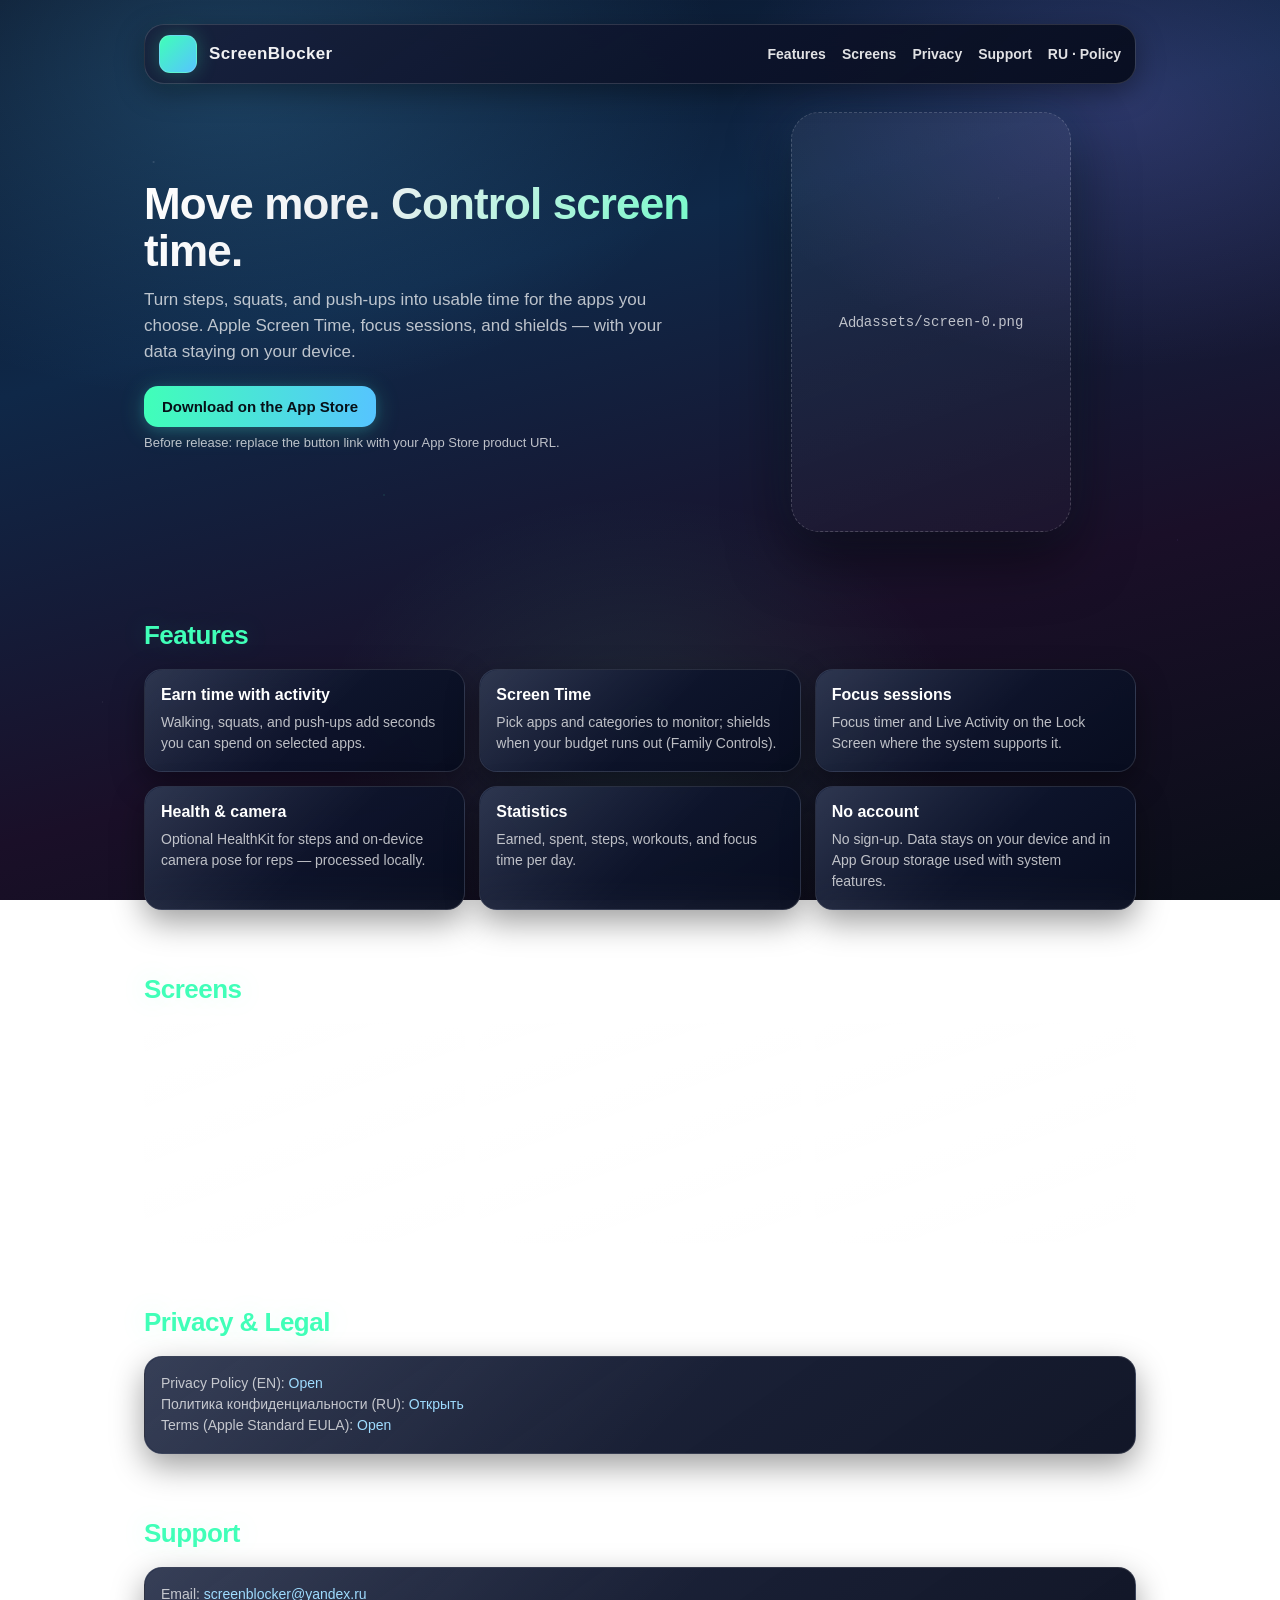
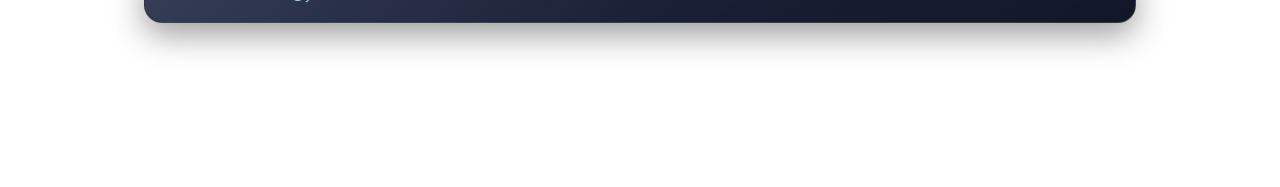
==== index.html @ 3ec7d8d7 "Add GitHub Pages site: landing + privacy (EN/RU) Made-with: Cursor" ====
<!doctype html>
<html lang="en">
<head>
  <meta charset="utf-8" />
  <meta name="viewport" content="width=device-width,initial-scale=1" />
  <title>ScreenBlocker — Earn screen time with activity</title>
  <meta name="description" content="Convert steps and exercises into app access time. Screen Time controls, focus sessions, on-device privacy." />
  <link rel="stylesheet" href="styles.css" />
</head>
<body>
  <header class="container">
    <div class="nav-wrap">
      <nav class="nav">
        <div class="brand">
          <!-- <img class="appicon" src="assets/appicon.png" alt="ScreenBlocker" /> -->
          <div class="appicon-fallback" aria-hidden="true"></div>
          <span>ScreenBlocker</span>
        </div>

        <div class="nav-links">
          <a href="#features">Features</a>
          <a href="#screens">Screens</a>
          <a href="#privacy">Privacy</a>
          <a href="#support">Support</a>
          <span class="lang-switch"><a href="privacy-ru.html">RU · Policy</a></span>
        </div>
      </nav>
    </div>

    <div class="hero">
      <div class="hero-text">
        <h1>Move more. Control screen time.</h1>
        <p class="subtitle">
          Turn steps, squats, and push-ups into usable time for the apps you choose.
          Apple Screen Time, focus sessions, and shields — with your data staying on your device.
        </p>

        <div class="cta">
          <a class="button primary" id="download" href="https://apps.apple.com">
            Download on the App Store
          </a>
        </div>
        <p class="note">Before release: replace the button link with your App Store product URL.</p>
      </div>

      <div class="hero-media">
        <!-- <img class="phone" src="assets/screen-0.png" alt="ScreenBlocker screenshot" /> -->
        <div class="phone phone-placeholder" role="img" aria-label="Screenshot placeholder">
          Add <code>assets/screen-0.png</code>
        </div>
      </div>
    </div>
  </header>

  <main class="container">
    <section id="features" class="section">
      <h2 class="section-title">Features</h2>
      <div class="grid">
        <div class="glass-card">
          <h3>Earn time with activity</h3>
          <p>Walking, squats, and push-ups add seconds you can spend on selected apps.</p>
        </div>
        <div class="glass-card">
          <h3>Screen Time</h3>
          <p>Pick apps and categories to monitor; shields when your budget runs out (Family Controls).</p>
        </div>
        <div class="glass-card">
          <h3>Focus sessions</h3>
          <p>Focus timer and Live Activity on the Lock Screen where the system supports it.</p>
        </div>
        <div class="glass-card">
          <h3>Health &amp; camera</h3>
          <p>Optional HealthKit for steps and on-device camera pose for reps — processed locally.</p>
        </div>
        <div class="glass-card">
          <h3>Statistics</h3>
          <p>Earned, spent, steps, workouts, and focus time per day.</p>
        </div>
        <div class="glass-card">
          <h3>No account</h3>
          <p>No sign-up. Data stays on your device and in App Group storage used with system features.</p>
        </div>
      </div>
    </section>

    <section id="screens" class="section">
      <h2 class="section-title">Screens</h2>

      <div class="screens" aria-label="App screenshots">
        <div class="screen-slot">Add <code>assets/screen-1.png</code></div>
        <div class="screen-slot">Add <code>assets/screen-2.png</code></div>
        <div class="screen-slot">Add <code>assets/screen-3.png</code></div>
      </div>

      <div class="screens-hint" aria-hidden="true">
        <span class="dots">
          <span class="dot active"></span>
          <span class="dot"></span>
          <span class="dot"></span>
        </span>
        <span>Swipe →</span>
      </div>
    </section>

    <section id="privacy" class="section">
      <h2 class="section-title">Privacy &amp; Legal</h2>
      <div class="glass-card">
        <p>
          Privacy Policy (EN): <a href="privacy-en.html">Open</a><br/>
          Политика конфиденциальности (RU): <a href="privacy-ru.html">Открыть</a><br/>
          Terms (Apple Standard EULA): <a href="https://www.apple.com/legal/internet-services/itunes/dev/stdeula/">Open</a>
        </p>
      </div>
    </section>

    <section id="support" class="section">
      <h2 class="section-title">Support</h2>
      <div class="glass-card">
        <p>
          Email: <a href="mailto:screenblocker@yandex.ru">screenblocker@yandex.ru</a>
        </p>
      </div>
    </section>

    <footer class="footer">
      <p>© ScreenBlocker</p>
    </footer>
  </main>
</body>
</html>
---- styles.css ----
/* ScreenBlocker web — визуально близко к AppBackgroundView + GlassCard (SwiftUI) */

:root {
  --bg-deep-1: #0a1020;
  --bg-deep-2: #0f1a32;
  --bg-deep-3: #120a1c;
  --text: rgba(255, 255, 255, 0.94);
  --muted: rgba(255, 255, 255, 0.72);
  --stroke: rgba(255, 255, 255, 0.14);
  --neon-green: #40ffb8;
  --neon-blue: #56c4ff;
  --neon-purple: #ad7dff;
  --glass-top: rgba(23, 33, 61, 0.96);
  --glass-mid: rgba(13, 20, 43, 0.95);
  --glass-bot: rgba(8, 13, 31, 0.96);
}

* { box-sizing: border-box; }
html, body { height: 100%; }

body {
  margin: 0;
  font-family: -apple-system, BlinkMacSystemFont, "SF Pro Text", "Segoe UI", Roboto, Helvetica, Arial, sans-serif;
  color: var(--text);
  position: relative;
  z-index: 0;
  /* Базовый градиент как AppTheme.screenGradient */
  background:
    radial-gradient(900px 600px at 18% 8%, rgba(86, 196, 255, 0.22), transparent 55%),
    radial-gradient(800px 520px at 88% 12%, rgba(173, 125, 255, 0.18), transparent 50%),
    radial-gradient(700px 500px at 50% 80%, rgba(64, 255, 184, 0.10), transparent 45%),
    linear-gradient(165deg,
      #0a1428 0%,
      #0f2848 32%,
      #1a0f28 68%,
      #0a0e18 100%);
  background-attachment: fixed;
}

/* Лёгкий «звёздный» слой без тяжёлого JS */
body::before {
  content: "";
  position: fixed;
  inset: 0;
  z-index: -1;
  pointer-events: none;
  opacity: 0.35;
  background-image:
    radial-gradient(1.5px 1.5px at 12% 18%, rgba(255,255,255,0.5), transparent),
    radial-gradient(1px 1px at 45% 8%, rgba(86,196,255,0.6), transparent),
    radial-gradient(1px 1px at 78% 22%, rgba(255,255,255,0.35), transparent),
    radial-gradient(1.5px 1.5px at 30% 55%, rgba(64,255,184,0.45), transparent),
    radial-gradient(1px 1px at 92% 60%, rgba(173,125,255,0.4), transparent),
    radial-gradient(1px 1px at 8% 78%, rgba(255,255,255,0.3), transparent),
    radial-gradient(1.5px 1.5px at 62% 88%, rgba(86,196,255,0.35), transparent);
  background-size: 100% 100%;
}

img { max-width: 100%; height: auto; }

a {
  color: #9fdcff;
  text-decoration: none;
  transition: color 0.15s ease, text-shadow 0.15s ease;
}
a:hover {
  color: var(--neon-green);
  text-shadow: 0 0 12px rgba(64, 255, 184, 0.35);
}

.container { max-width: 1040px; margin: 0 auto; padding: 24px; }

/* Навигация — «стеклянная» полоса */
.nav-wrap {
  padding: 10px 14px;
  border-radius: 20px;
  background: linear-gradient(145deg, var(--glass-top), var(--glass-mid) 55%, var(--glass-bot));
  border: 1px solid var(--stroke);
  box-shadow: 0 8px 28px rgba(0, 0, 0, 0.35);
  backdrop-filter: blur(14px);
  -webkit-backdrop-filter: blur(14px);
}

.nav {
  display: flex;
  align-items: center;
  justify-content: space-between;
  gap: 16px;
}

.brand {
  display: flex;
  align-items: center;
  gap: 12px;
  font-weight: 700;
  font-size: 17px;
  letter-spacing: 0.02em;
}

.appicon {
  width: 38px;
  height: 38px;
  border-radius: 11px;
  border: 1px solid var(--stroke);
  object-fit: cover;
}

.appicon-fallback {
  width: 38px;
  height: 38px;
  border-radius: 11px;
  border: 1px solid var(--stroke);
  background: linear-gradient(135deg, var(--neon-green), var(--neon-blue));
  box-shadow: 0 0 20px rgba(64, 255, 184, 0.25);
}

.nav-links {
  display: flex;
  flex-wrap: wrap;
  gap: 12px 16px;
  align-items: center;
}

.nav-links a {
  font-size: 14px;
  font-weight: 600;
  color: rgba(255, 255, 255, 0.88);
}
.nav-links a:hover { color: var(--neon-green); }

.lang-switch { font-size: 13px; color: var(--muted); }
.lang-switch a { font-weight: 700; }

.hero {
  display: grid;
  grid-template-columns: 1.15fr 0.85fr;
  gap: 28px;
  align-items: center;
  padding: 28px 0 8px;
}

h1 {
  font-size: 44px;
  line-height: 1.06;
  margin: 0 0 12px;
  font-weight: 800;
  letter-spacing: -0.02em;
  background: linear-gradient(120deg, #fff 0%, rgba(255,255,255,0.92) 40%, var(--neon-green) 120%);
  -webkit-background-clip: text;
  background-clip: text;
  color: transparent;
}

.subtitle {
  color: var(--muted);
  font-size: 17px;
  line-height: 1.55;
  margin: 0 0 20px;
}

.cta { display: flex; gap: 12px; flex-wrap: wrap; margin-bottom: 8px; }

.button {
  display: inline-flex;
  align-items: center;
  justify-content: center;
  padding: 12px 18px;
  border-radius: 14px;
  font-weight: 700;
  font-size: 15px;
  border: 1px solid var(--stroke);
  background: rgba(255, 255, 255, 0.06);
  color: var(--text);
}

.button.primary {
  border: none;
  color: #061018;
  background: linear-gradient(95deg, var(--neon-green), var(--neon-blue));
  box-shadow: 0 4px 24px rgba(64, 255, 184, 0.22), 0 2px 12px rgba(86, 196, 255, 0.15);
}
.button.primary:hover {
  color: #041018;
  filter: brightness(1.06);
  text-shadow: none;
}

.note {
  color: var(--muted);
  font-size: 13px;
  margin-top: 8px;
}
.note code {
  font-size: 12px;
  background: rgba(255,255,255,0.06);
  padding: 2px 6px;
  border-radius: 6px;
}

.hero-media { display: flex; justify-content: center; }

.phone {
  width: 280px;
  max-width: 100%;
  border-radius: 28px;
  border: 1px solid var(--stroke);
  box-shadow:
    0 24px 60px rgba(0, 0, 0, 0.5),
    0 0 40px rgba(86, 196, 255, 0.08);
}

.phone-placeholder {
  width: 280px;
  max-width: 100%;
  min-height: 420px;
  border-radius: 28px;
  border: 1px dashed rgba(255, 255, 255, 0.18);
  display: flex;
  align-items: center;
  justify-content: center;
  color: var(--muted);
  font-size: 14px;
  text-align: center;
  padding: 22px;
  background: linear-gradient(160deg, rgba(255,255,255,0.05), rgba(255,255,255,0.02));
}

.section { padding: 32px 0; }

.section-title {
  margin: 0 0 18px;
  font-size: 26px;
  font-weight: 800;
  color: var(--neon-green);
  text-shadow: 0 0 28px rgba(64, 255, 184, 0.2);
  letter-spacing: -0.02em;
}

.grid {
  display: grid;
  grid-template-columns: repeat(3, 1fr);
  gap: 14px;
}

/* Glass card ≈ GlassCardModifier fill */
.glass-card {
  position: relative;
  border-radius: 18px;
  padding: 16px 16px 17px;
  background: linear-gradient(145deg, var(--glass-top) 0%, var(--glass-mid) 52%, var(--glass-bot) 100%);
  border: 1px solid rgba(255, 255, 255, 0.12);
  box-shadow: 0 12px 32px rgba(0, 0, 0, 0.38);
  backdrop-filter: blur(12px);
  -webkit-backdrop-filter: blur(12px);
  overflow: hidden;
}

.glass-card::after {
  content: "";
  position: absolute;
  inset: 0;
  border-radius: inherit;
  pointer-events: none;
  background: linear-gradient(135deg, rgba(255,255,255,0.10) 0%, rgba(255,255,255,0.03) 35%, transparent 55%);
}

.glass-card h3 {
  position: relative;
  z-index: 1;
  margin: 0 0 8px;
  font-size: 16px;
  font-weight: 700;
  color: #fff;
}

.glass-card p {
  position: relative;
  z-index: 1;
  margin: 0;
  color: var(--muted);
  line-height: 1.5;
  font-size: 14px;
}

.screens {
  display: grid;
  grid-template-columns: repeat(3, 1fr);
  gap: 14px;
}

.screens img {
  width: 100%;
  border-radius: 18px;
  border: 1px solid var(--stroke);
  box-shadow: 0 16px 40px rgba(0, 0, 0, 0.35);
}

.screen-slot {
  min-height: 220px;
  border-radius: 18px;
  border: 1px dashed rgba(255, 255, 255, 0.16);
  display: flex;
  align-items: center;
  justify-content: center;
  color: var(--muted);
  font-size: 13px;
  text-align: center;
  padding: 16px;
  background: linear-gradient(160deg, rgba(255,255,255,0.04), rgba(255,255,255,0.015));
}

.screens-hint { display: none; }

.footer {
  padding: 28px 0 36px;
  color: var(--muted);
  font-size: 14px;
  text-align: center;
}

/* ——— Legal / privacy pages ——— */
.legal { max-width: 860px; }
.legal .glass-card h1 {
  font-size: 30px;
  margin: 0 0 6px;
  color: #fff;
  text-shadow: none;
}
.legal .muted { color: var(--muted); font-size: 14px; }
.legal .glass-card > p { color: var(--muted); }
.legal p { margin: 10px 0; color: var(--muted); line-height: 1.55; }
.legal ol { margin: 12px 0 0; padding-left: 18px; }
.legal li { margin: 12px 0; color: var(--muted); line-height: 1.5; }
.legal li strong { color: rgba(255,255,255,0.95); }
.legal ul { margin: 8px 0 0; padding-left: 20px; }
.legal ul li { margin: 6px 0; }

.topbar {
  display: flex;
  justify-content: space-between;
  align-items: center;
  gap: 12px;
  margin-bottom: 18px;
  flex-wrap: wrap;
}

.pill {
  display: inline-flex;
  align-items: center;
  justify-content: center;
  padding: 10px 14px;
  border-radius: 12px;
  border: 1px solid rgba(255, 255, 255, 0.14);
  background: rgba(255, 255, 255, 0.06);
  color: var(--text);
  font-weight: 700;
  font-size: 14px;
  white-space: nowrap;
  backdrop-filter: blur(10px);
}
.pill:hover {
  border-color: rgba(64, 255, 184, 0.35);
  color: var(--neon-green);
}

@media (max-width: 900px) {
  .container { padding: 16px; }

  .nav {
    flex-direction: column;
    align-items: flex-start;
  }

  .nav-links {
    width: 100%;
  }

  .hero { grid-template-columns: 1fr; }
  .grid { grid-template-columns: 1fr; }
  h1 { font-size: 34px; }

  .screens {
    display: flex;
    gap: 12px;
    overflow-x: auto;
    padding-bottom: 8px;
    -webkit-overflow-scrolling: touch;
    scroll-snap-type: x mandatory;
  }

  .screens img,
  .screen-slot {
    flex: 0 0 78%;
    scroll-snap-align: start;
  }

  .screens-hint {
    display: flex;
    align-items: center;
    justify-content: center;
    gap: 10px;
    margin-top: 10px;
    color: var(--muted);
    font-size: 12px;
  }

  .dots { display: inline-flex; gap: 6px; }
  .dot {
    width: 6px;
    height: 6px;
    border-radius: 999px;
    background: rgba(255, 255, 255, 0.28);
  }
  .dot.active { background: var(--neon-green); }
}
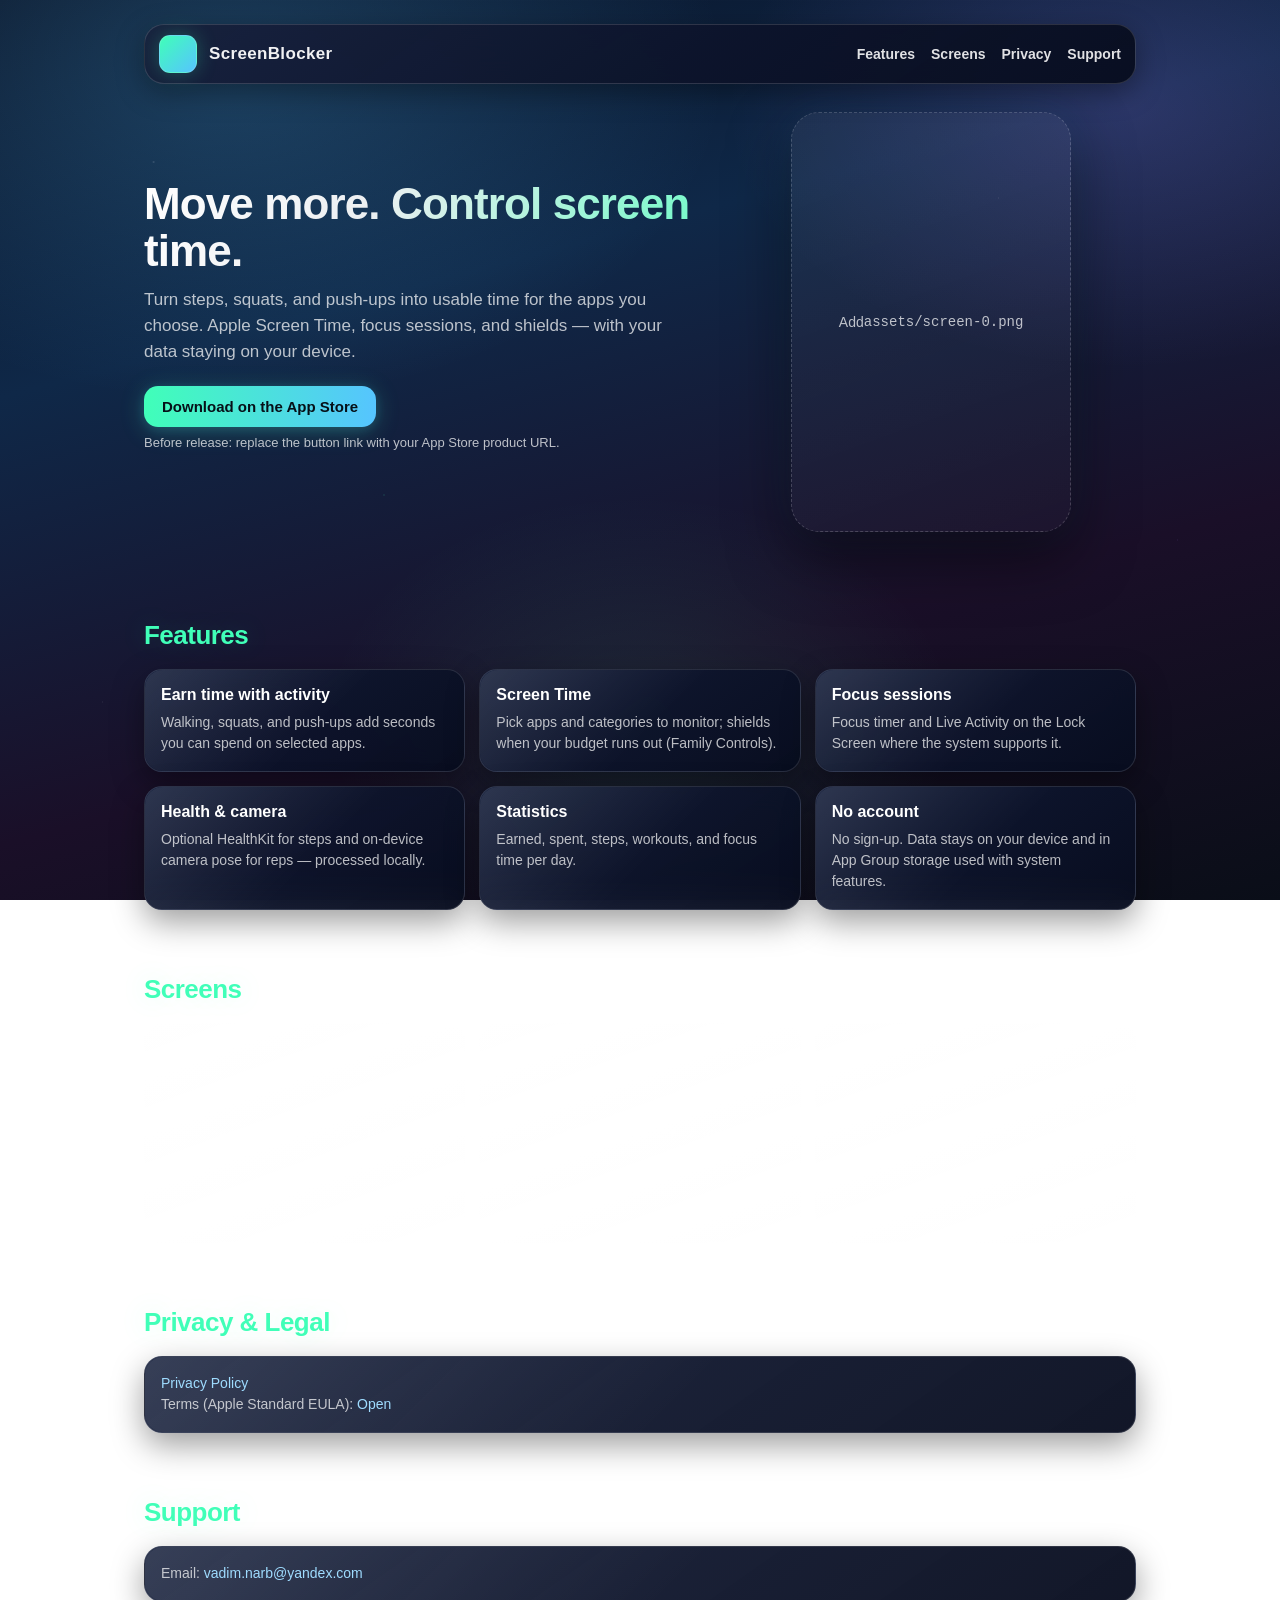
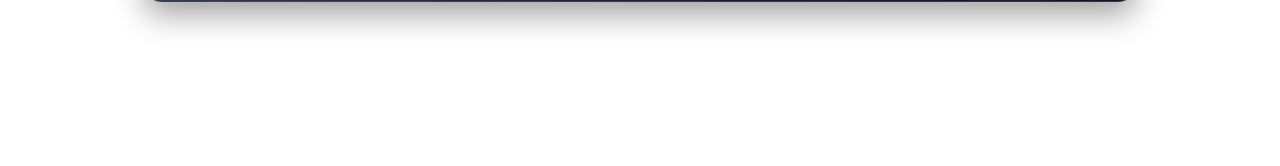
==== commit 54fec7c6: "Privacy EN-only, support vadim.narb@yandex.com, remove RU policy page Made-with: Cursor" ====
--- a/index.html
+++ b/index.html
@@ -22,7 +22,6 @@
           <a href="#screens">Screens</a>
           <a href="#privacy">Privacy</a>
           <a href="#support">Support</a>
-          <span class="lang-switch"><a href="privacy-ru.html">RU · Policy</a></span>
         </div>
       </nav>
     </div>
@@ -106,8 +105,7 @@
       <h2 class="section-title">Privacy &amp; Legal</h2>
       <div class="glass-card">
         <p>
-          Privacy Policy (EN): <a href="privacy-en.html">Open</a><br/>
-          Политика конфиденциальности (RU): <a href="privacy-ru.html">Открыть</a><br/>
+          <a href="privacy-en.html">Privacy Policy</a><br/>
           Terms (Apple Standard EULA): <a href="https://www.apple.com/legal/internet-services/itunes/dev/stdeula/">Open</a>
         </p>
       </div>
@@ -117,7 +115,7 @@
       <h2 class="section-title">Support</h2>
       <div class="glass-card">
         <p>
-          Email: <a href="mailto:screenblocker@yandex.ru">screenblocker@yandex.ru</a>
+          Email: <a href="mailto:vadim.narb@yandex.com">vadim.narb@yandex.com</a>
         </p>
       </div>
     </section>
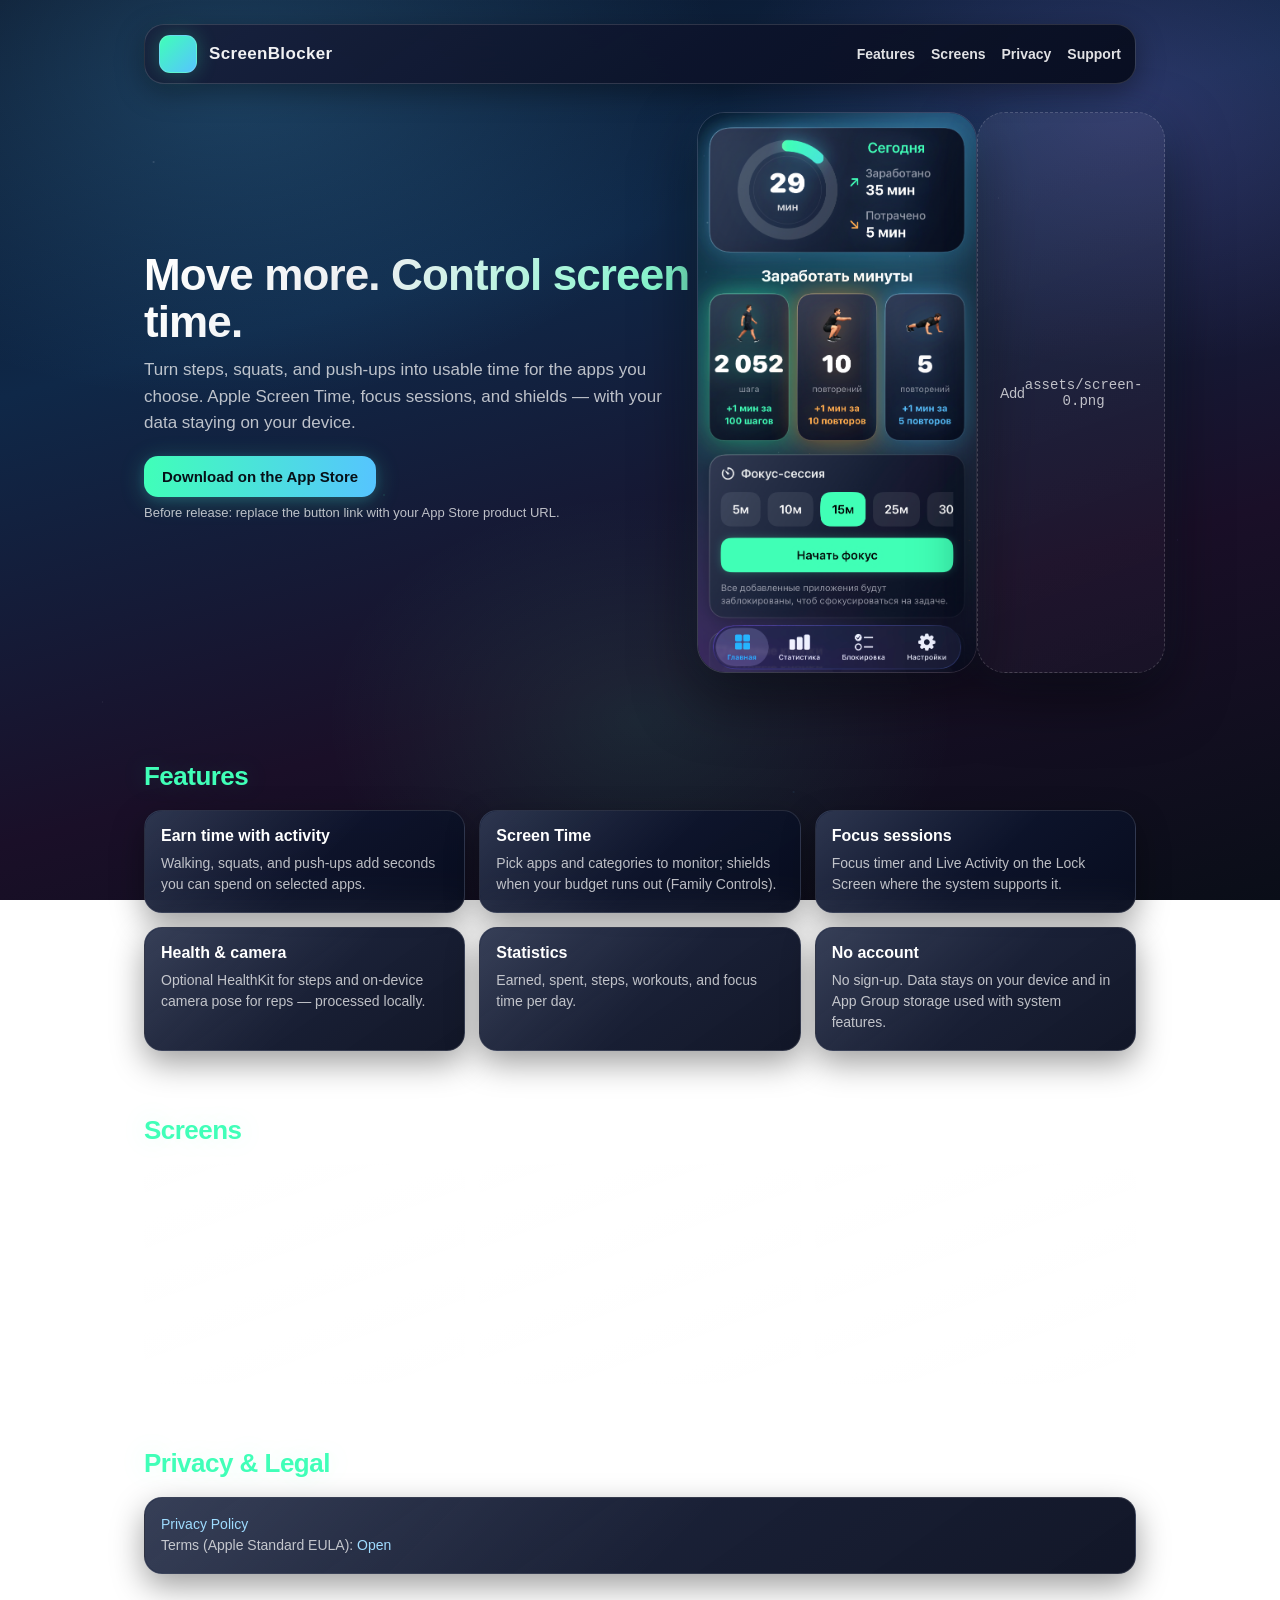
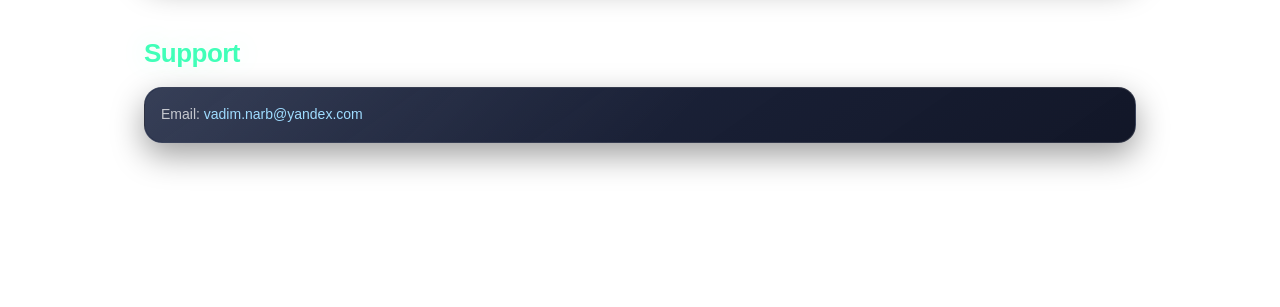
==== commit 9ecd2da5: "add screenshots2" ====
--- a/index.html
+++ b/index.html
@@ -43,7 +43,7 @@
       </div>
 
       <div class="hero-media">
-        <!-- <img class="phone" src="assets/screen-0.png" alt="ScreenBlocker screenshot" /> -->
+        <img class="phone" src="assets/screen-0.png" alt="ScreenBlocker screenshot" />
         <div class="phone phone-placeholder" role="img" aria-label="Screenshot placeholder">
           Add <code>assets/screen-0.png</code>
         </div>
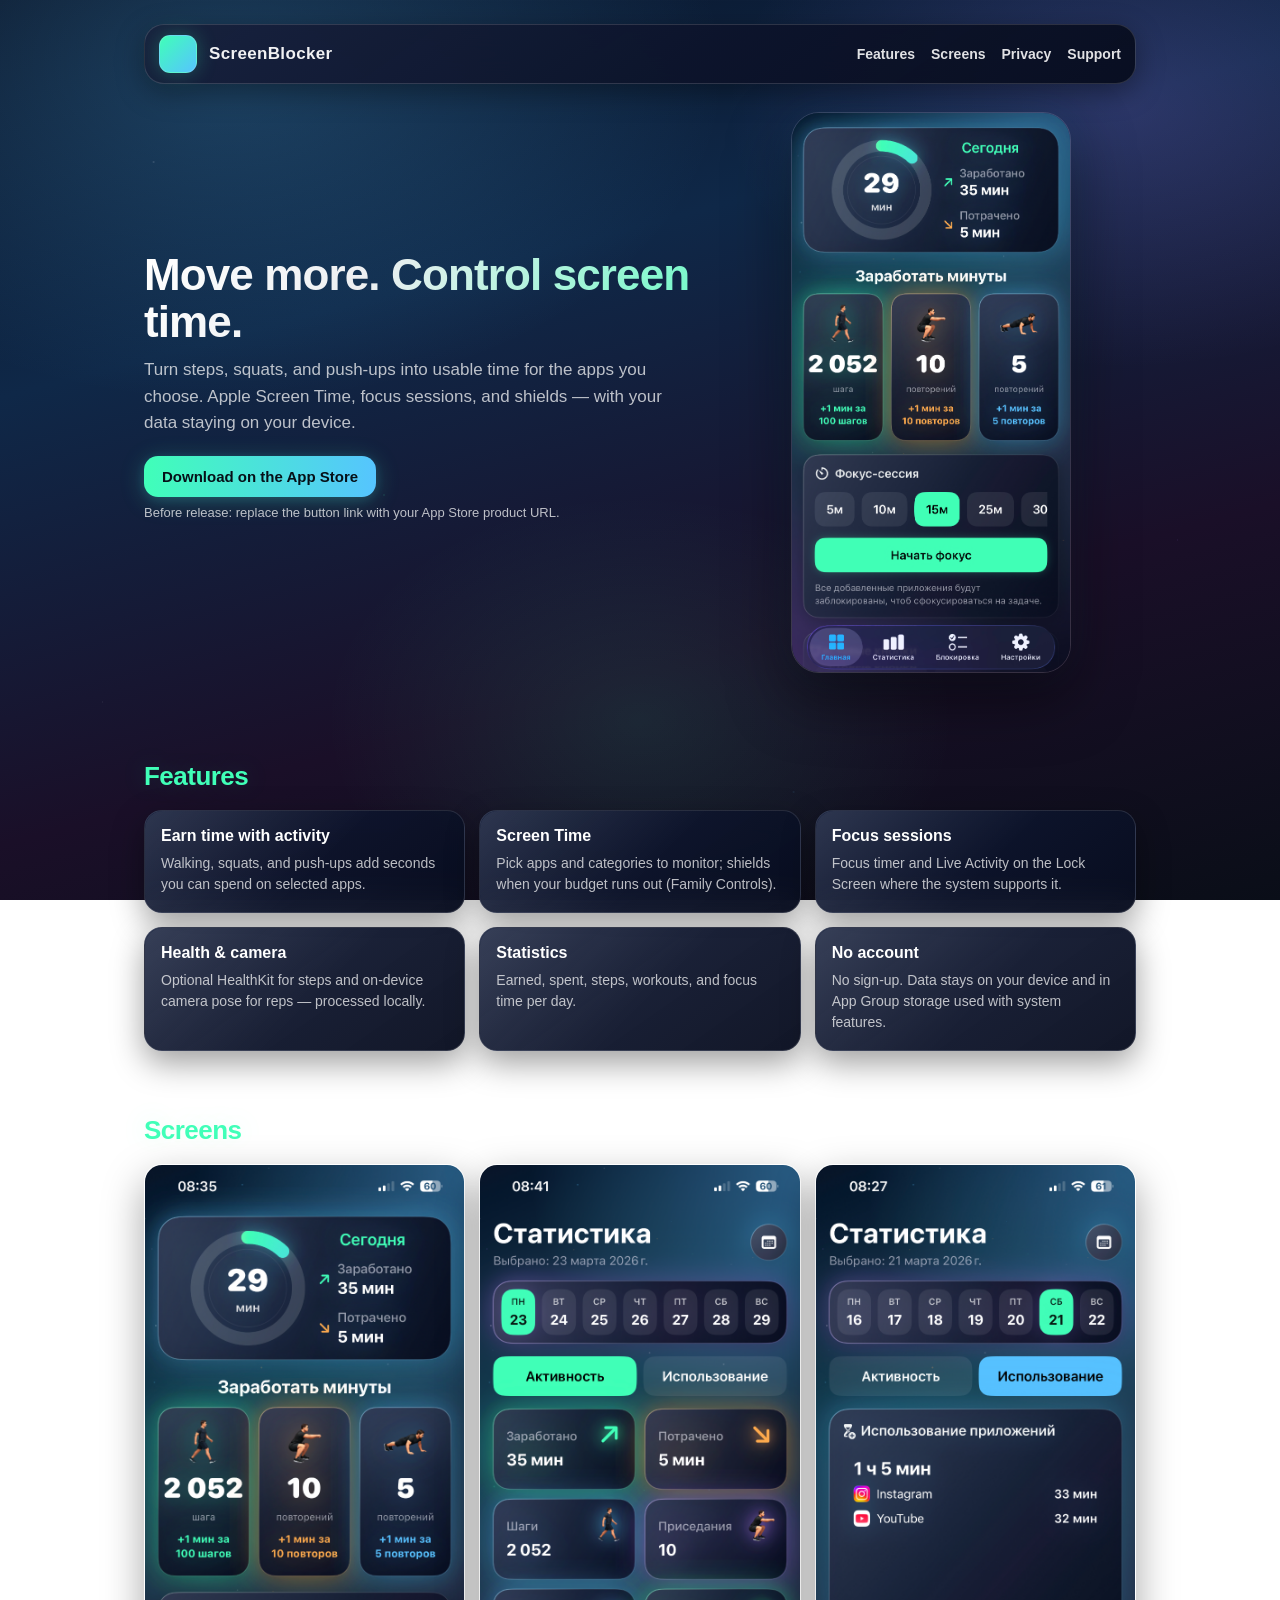
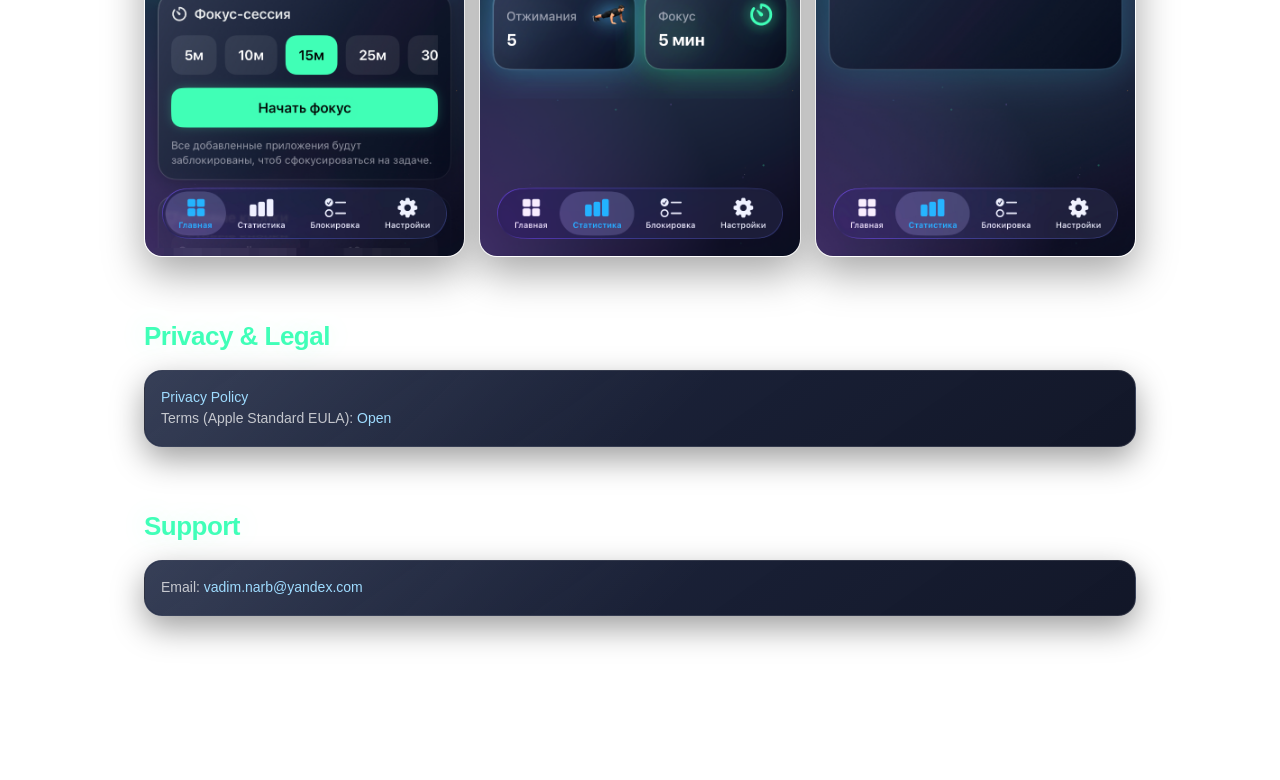
==== commit 6c2ab4cd: "add screenshots3" ====
--- a/index.html
+++ b/index.html
@@ -44,9 +44,6 @@
 
       <div class="hero-media">
         <img class="phone" src="assets/screen-0.png" alt="ScreenBlocker screenshot" />
-        <div class="phone phone-placeholder" role="img" aria-label="Screenshot placeholder">
-          Add <code>assets/screen-0.png</code>
-        </div>
       </div>
     </div>
   </header>
@@ -86,9 +83,30 @@
       <h2 class="section-title">Screens</h2>
 
       <div class="screens" aria-label="App screenshots">
-        <div class="screen-slot">Add <code>assets/screen-1.png</code></div>
-        <div class="screen-slot">Add <code>assets/screen-2.png</code></div>
-        <div class="screen-slot">Add <code>assets/screen-3.png</code></div>
+        <img
+          src="assets/screen-1.png"
+          alt="ScreenBlocker: main dashboard and minute balance"
+          width="1179"
+          height="2556"
+          loading="lazy"
+          decoding="async"
+        />
+        <img
+          src="assets/screen-2.png"
+          alt="ScreenBlocker: block list and app selection"
+          width="1179"
+          height="2556"
+          loading="lazy"
+          decoding="async"
+        />
+        <img
+          src="assets/screen-3.png"
+          alt="ScreenBlocker: statistics and activity"
+          width="1179"
+          height="2556"
+          loading="lazy"
+          decoding="async"
+        />
       </div>
 
       <div class="screens-hint" aria-hidden="true">
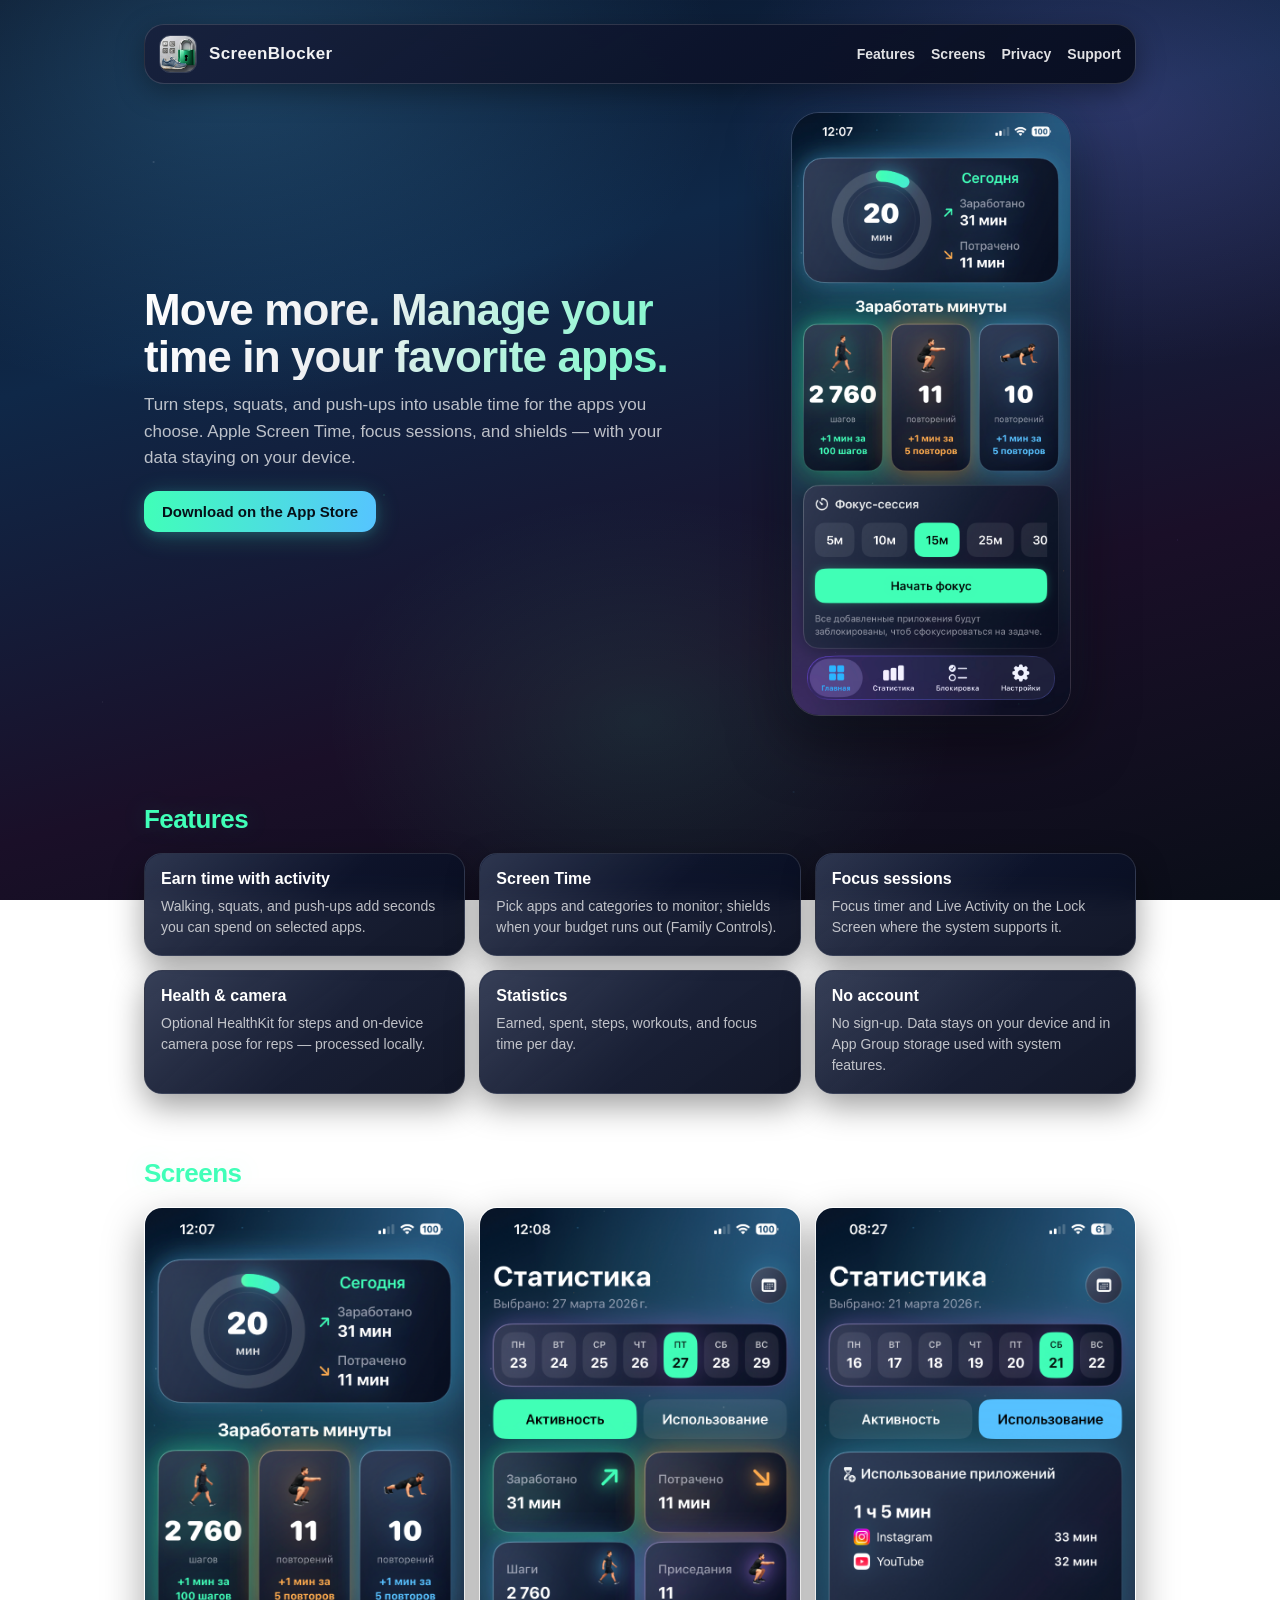
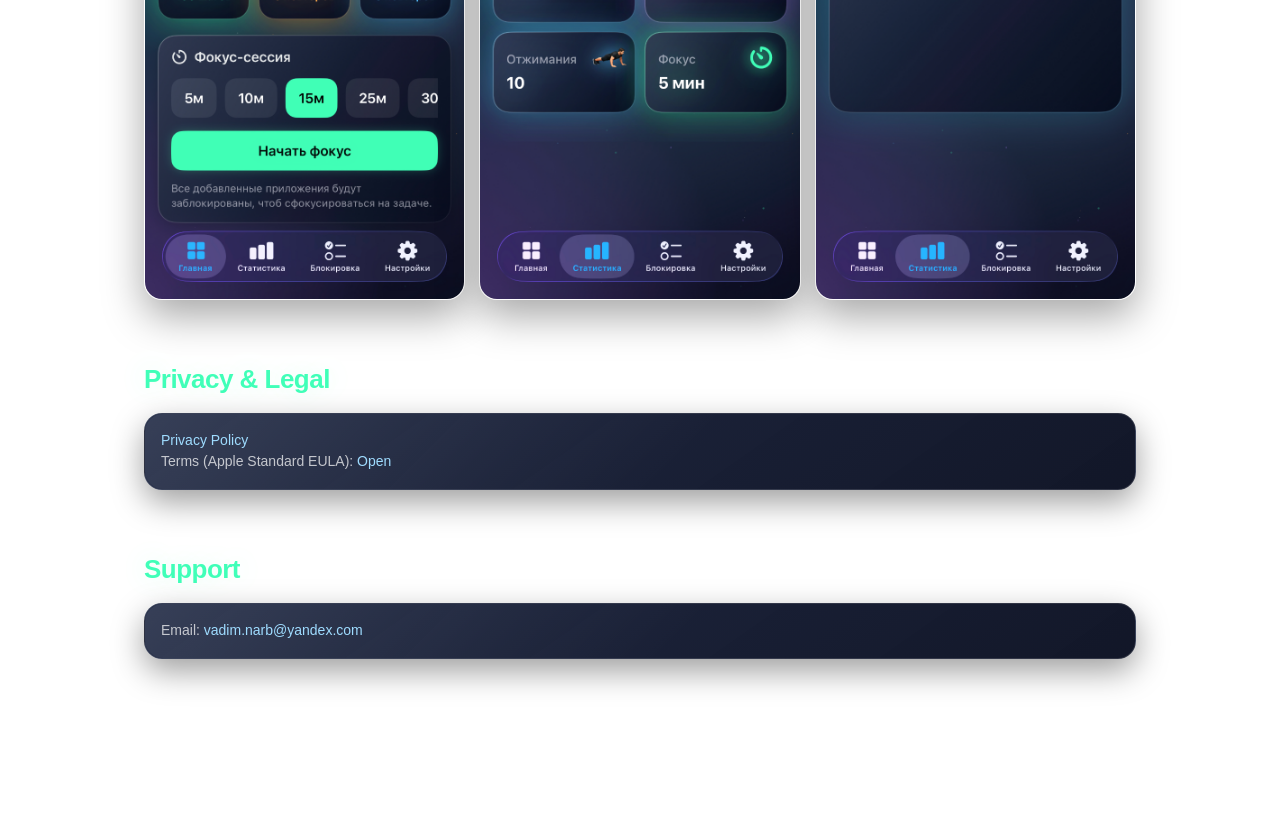
==== commit 0ed7c3ef: "update" ====
--- a/index.html
+++ b/index.html
@@ -12,8 +12,7 @@
     <div class="nav-wrap">
       <nav class="nav">
         <div class="brand">
-          <!-- <img class="appicon" src="assets/appicon.png" alt="ScreenBlocker" /> -->
-          <div class="appicon-fallback" aria-hidden="true"></div>
+          <img class="appicon" src="assets/appIcon.jpg" alt="ScreenBlocker" />
           <span>ScreenBlocker</span>
         </div>
 
@@ -28,18 +27,17 @@
 
     <div class="hero">
       <div class="hero-text">
-        <h1>Move more. Control screen time.</h1>
+        <h1>Move more. Manage your time in your favorite apps.</h1>
         <p class="subtitle">
           Turn steps, squats, and push-ups into usable time for the apps you choose.
           Apple Screen Time, focus sessions, and shields — with your data staying on your device.
         </p>
 
         <div class="cta">
-          <a class="button primary" id="download" href="https://apps.apple.com">
+          <a class="button primary" id="download" href="https://apps.apple.com/app/id6761118244">
             Download on the App Store
           </a>
         </div>
-        <p class="note">Before release: replace the button link with your App Store product URL.</p>
       </div>
 
       <div class="hero-media">
@@ -86,24 +84,18 @@
         <img
           src="assets/screen-1.png"
           alt="ScreenBlocker: main dashboard and minute balance"
-          width="1179"
-          height="2556"
           loading="lazy"
           decoding="async"
         />
         <img
           src="assets/screen-2.png"
           alt="ScreenBlocker: block list and app selection"
-          width="1179"
-          height="2556"
           loading="lazy"
           decoding="async"
         />
         <img
           src="assets/screen-3.png"
           alt="ScreenBlocker: statistics and activity"
-          width="1179"
-          height="2556"
           loading="lazy"
           decoding="async"
         />
